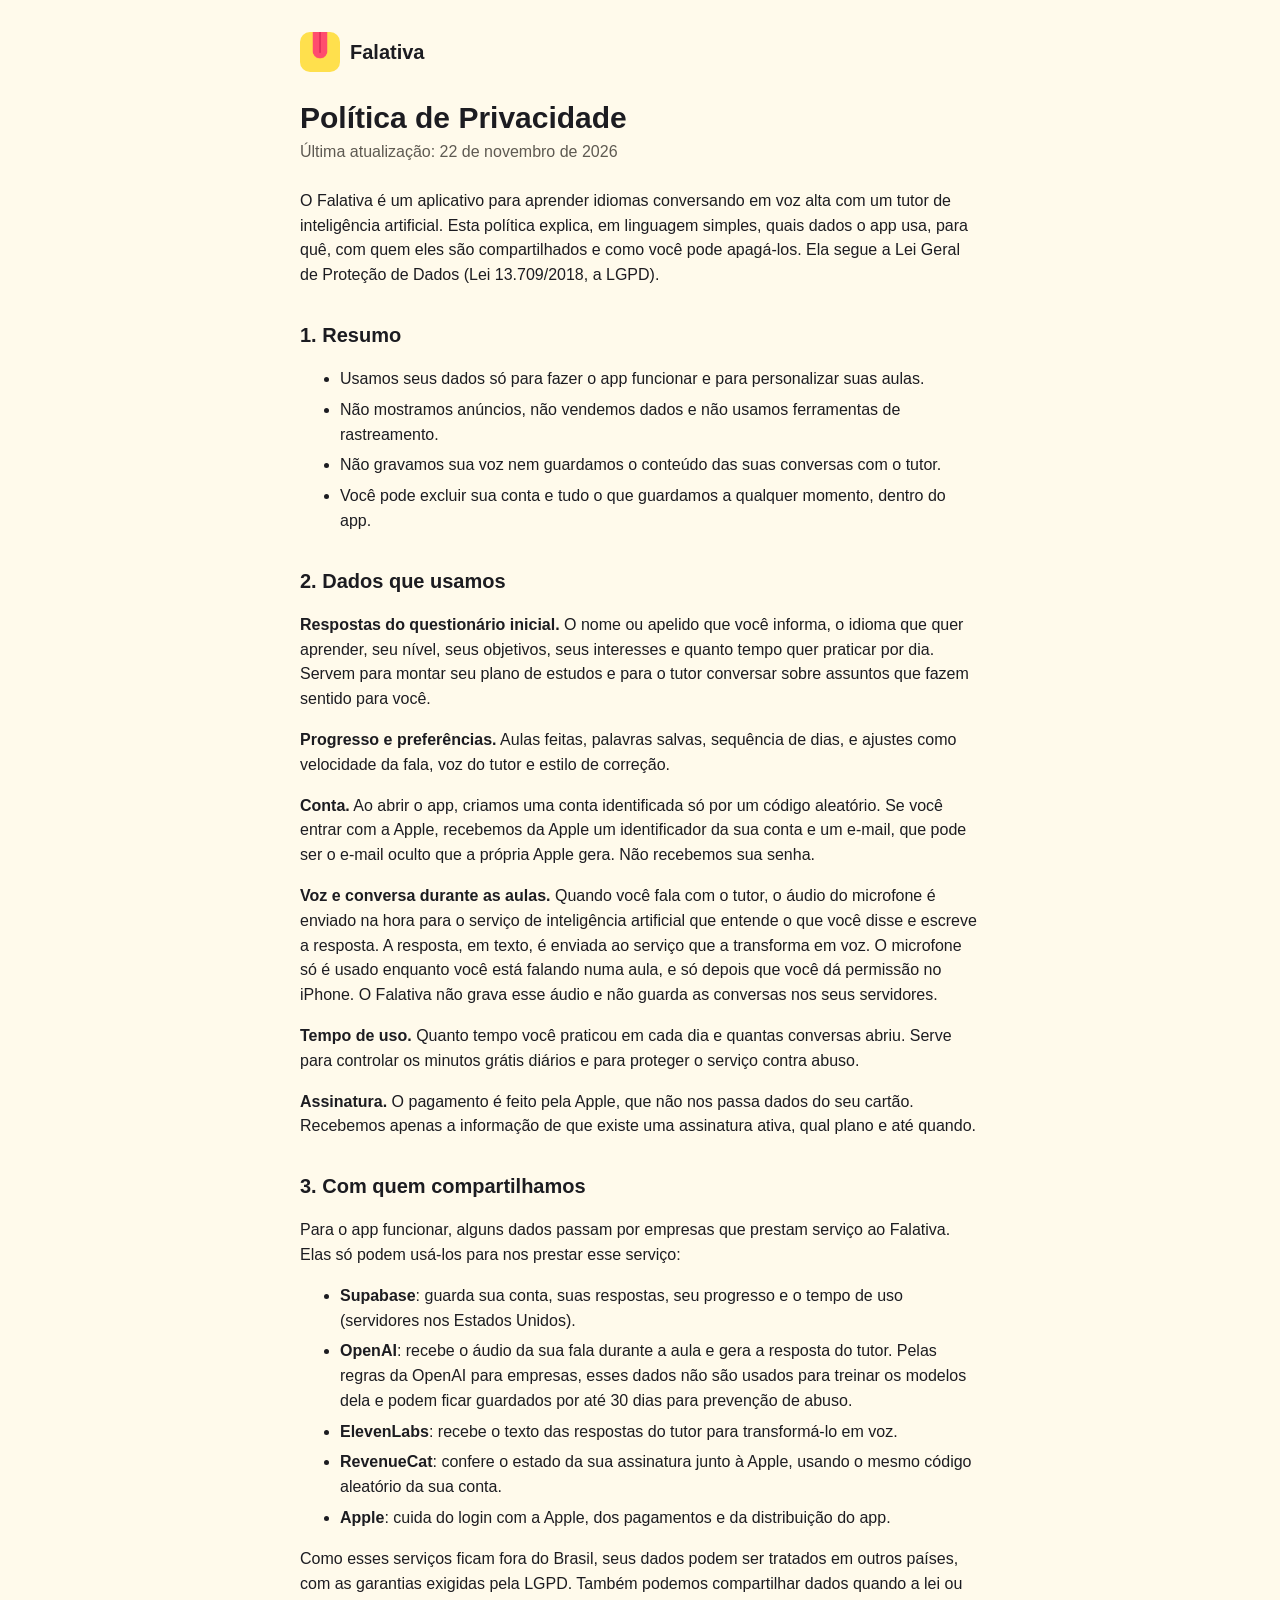
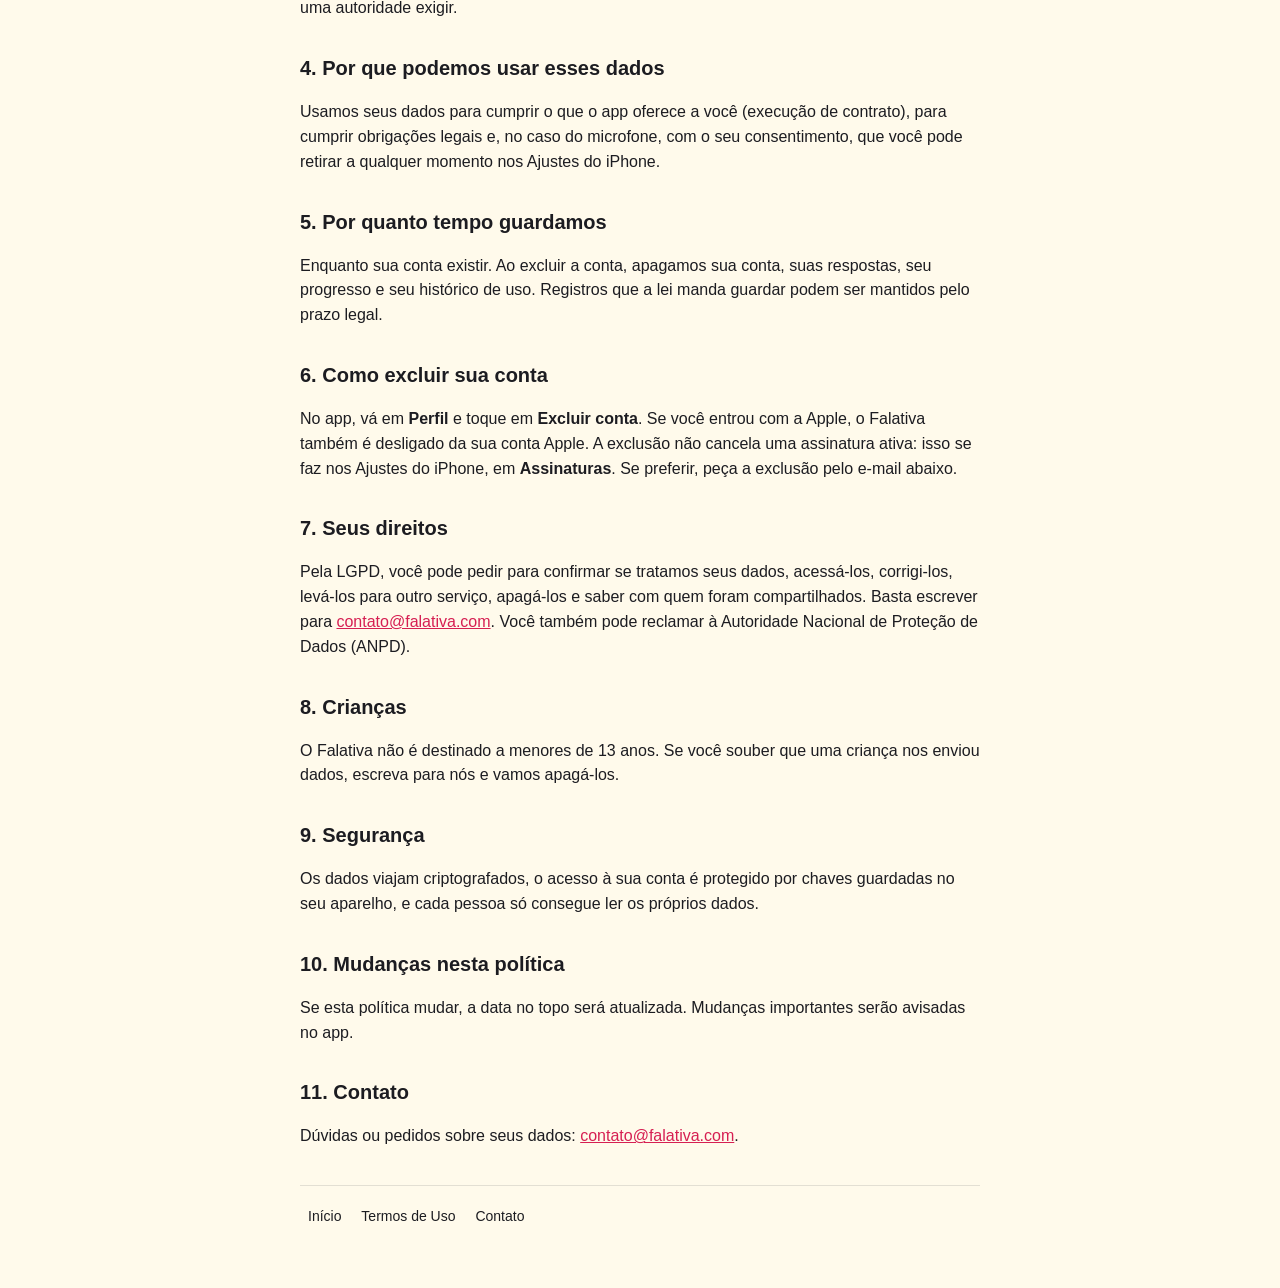
==== privacidade.html @ 9710fb59 "Add files via upload" ====
<!DOCTYPE html>
<html lang="pt-BR">
<head>
  <meta charset="UTF-8">
  <meta name="viewport" content="width=device-width, initial-scale=1.0">
  <title>Política de Privacidade — Falativa</title>
  <link rel="icon" href="/icone.png">
  <link rel="stylesheet" href="/estilo.css">
</head>
<body>
<div class="texto">
  <a class="topo" href="/"><img src="/icone.png" alt="">Falativa</a>

  <h1>Política de Privacidade</h1>
  <p class="data">Última atualização: 22 de novembro de 2026</p>

  <p>O Falativa é um aplicativo para aprender idiomas conversando em voz alta com um tutor de inteligência artificial. Esta política explica, em linguagem simples, quais dados o app usa, para quê, com quem eles são compartilhados e como você pode apagá-los. Ela segue a Lei Geral de Proteção de Dados (Lei 13.709/2018, a LGPD).</p>

  <h2>1. Resumo</h2>
  <ul>
    <li>Usamos seus dados só para fazer o app funcionar e para personalizar suas aulas.</li>
    <li>Não mostramos anúncios, não vendemos dados e não usamos ferramentas de rastreamento.</li>
    <li>Não gravamos sua voz nem guardamos o conteúdo das suas conversas com o tutor.</li>
    <li>Você pode excluir sua conta e tudo o que guardamos a qualquer momento, dentro do app.</li>
  </ul>

  <h2>2. Dados que usamos</h2>
  <p><strong>Respostas do questionário inicial.</strong> O nome ou apelido que você informa, o idioma que quer aprender, seu nível, seus objetivos, seus interesses e quanto tempo quer praticar por dia. Servem para montar seu plano de estudos e para o tutor conversar sobre assuntos que fazem sentido para você.</p>
  <p><strong>Progresso e preferências.</strong> Aulas feitas, palavras salvas, sequência de dias, e ajustes como velocidade da fala, voz do tutor e estilo de correção.</p>
  <p><strong>Conta.</strong> Ao abrir o app, criamos uma conta identificada só por um código aleatório. Se você entrar com a Apple, recebemos da Apple um identificador da sua conta e um e-mail, que pode ser o e-mail oculto que a própria Apple gera. Não recebemos sua senha.</p>
  <p><strong>Voz e conversa durante as aulas.</strong> Quando você fala com o tutor, o áudio do microfone é enviado na hora para o serviço de inteligência artificial que entende o que você disse e escreve a resposta. A resposta, em texto, é enviada ao serviço que a transforma em voz. O microfone só é usado enquanto você está falando numa aula, e só depois que você dá permissão no iPhone. O Falativa não grava esse áudio e não guarda as conversas nos seus servidores.</p>
  <p><strong>Tempo de uso.</strong> Quanto tempo você praticou em cada dia e quantas conversas abriu. Serve para controlar os minutos grátis diários e para proteger o serviço contra abuso.</p>
  <p><strong>Assinatura.</strong> O pagamento é feito pela Apple, que não nos passa dados do seu cartão. Recebemos apenas a informação de que existe uma assinatura ativa, qual plano e até quando.</p>

  <h2>3. Com quem compartilhamos</h2>
  <p>Para o app funcionar, alguns dados passam por empresas que prestam serviço ao Falativa. Elas só podem usá-los para nos prestar esse serviço:</p>
  <ul>
    <li><strong>Supabase</strong>: guarda sua conta, suas respostas, seu progresso e o tempo de uso (servidores nos Estados Unidos).</li>
    <li><strong>OpenAI</strong>: recebe o áudio da sua fala durante a aula e gera a resposta do tutor. Pelas regras da OpenAI para empresas, esses dados não são usados para treinar os modelos dela e podem ficar guardados por até 30 dias para prevenção de abuso.</li>
    <li><strong>ElevenLabs</strong>: recebe o texto das respostas do tutor para transformá-lo em voz.</li>
    <li><strong>RevenueCat</strong>: confere o estado da sua assinatura junto à Apple, usando o mesmo código aleatório da sua conta.</li>
    <li><strong>Apple</strong>: cuida do login com a Apple, dos pagamentos e da distribuição do app.</li>
  </ul>
  <p>Como esses serviços ficam fora do Brasil, seus dados podem ser tratados em outros países, com as garantias exigidas pela LGPD. Também podemos compartilhar dados quando a lei ou uma autoridade exigir.</p>

  <h2>4. Por que podemos usar esses dados</h2>
  <p>Usamos seus dados para cumprir o que o app oferece a você (execução de contrato), para cumprir obrigações legais e, no caso do microfone, com o seu consentimento, que você pode retirar a qualquer momento nos Ajustes do iPhone.</p>

  <h2>5. Por quanto tempo guardamos</h2>
  <p>Enquanto sua conta existir. Ao excluir a conta, apagamos sua conta, suas respostas, seu progresso e seu histórico de uso. Registros que a lei manda guardar podem ser mantidos pelo prazo legal.</p>

  <h2>6. Como excluir sua conta</h2>
  <p>No app, vá em <strong>Perfil</strong> e toque em <strong>Excluir conta</strong>. Se você entrou com a Apple, o Falativa também é desligado da sua conta Apple. A exclusão não cancela uma assinatura ativa: isso se faz nos Ajustes do iPhone, em <strong>Assinaturas</strong>. Se preferir, peça a exclusão pelo e-mail abaixo.</p>

  <h2>7. Seus direitos</h2>
  <p>Pela LGPD, você pode pedir para confirmar se tratamos seus dados, acessá-los, corrigi-los, levá-los para outro serviço, apagá-los e saber com quem foram compartilhados. Basta escrever para <a href="mailto:contato@falativa.com">contato@falativa.com</a>. Você também pode reclamar à Autoridade Nacional de Proteção de Dados (ANPD).</p>

  <h2>8. Crianças</h2>
  <p>O Falativa não é destinado a menores de 13 anos. Se você souber que uma criança nos enviou dados, escreva para nós e vamos apagá-los.</p>

  <h2>9. Segurança</h2>
  <p>Os dados viajam criptografados, o acesso à sua conta é protegido por chaves guardadas no seu aparelho, e cada pessoa só consegue ler os próprios dados.</p>

  <h2>10. Mudanças nesta política</h2>
  <p>Se esta política mudar, a data no topo será atualizada. Mudanças importantes serão avisadas no app.</p>

  <h2>11. Contato</h2>
  <p>Dúvidas ou pedidos sobre seus dados: <a href="mailto:contato@falativa.com">contato@falativa.com</a>.</p>

  <nav class="rodape">
    <a href="/">Início</a>
    <a href="/termos">Termos de Uso</a>
    <a href="/contato">Contato</a>
  </nav>
</div>
</body>
</html>
---- estilo.css ----
/* Falativa: as cores saem do ícone do app (amarelo, rosa da língua, preto). */
:root {
  --sol: #FFE04D;
  --pagina: #FFFAEB;
  --tinta: #1C1C21;
  --suave: #5E5A52;
  --rosa: #D61F52;
}

* { box-sizing: border-box; }

body {
  margin: 0;
  font-family: ui-rounded, -apple-system, BlinkMacSystemFont, "SF Pro Rounded", "Segoe UI", Roboto, sans-serif;
  color: var(--tinta);
  background: var(--pagina);
  line-height: 1.55;
}

a { color: var(--rosa); }

/* Página inicial: tudo no centro, sobre o amarelo. */
.inicio {
  min-height: 100vh;
  min-height: 100dvh;
  background: var(--sol);
  display: flex;
  flex-direction: column;
  align-items: center;
  justify-content: center;
  text-align: center;
  padding: 48px 20px 28px;
}

.inicio main { flex: 1; display: flex; flex-direction: column; align-items: center; justify-content: center; }

.icone {
  width: 112px;
  height: 112px;
  border-radius: 26px;
  box-shadow: 0 10px 30px rgba(28, 28, 33, 0.18);
  margin-bottom: 22px;
}

.inicio h1 {
  margin: 0;
  font-size: 40px;
  font-weight: 900;
  letter-spacing: -0.5px;
}

.frase {
  margin: 8px 0 30px;
  font-size: 19px;
  max-width: 340px;
}

.loja img { width: 180px; height: 60px; display: block; }

.dica {
  margin: 26px 0 0;
  font-size: 14px;
  color: var(--suave);
  max-width: 320px;
}

.rodape {
  font-size: 14px;
  margin-top: 36px;
}

.rodape a { color: var(--tinta); text-decoration: none; margin: 0 8px; }
.rodape a:hover { text-decoration: underline; }

/* Páginas de texto: privacidade, termos, contato. */
.texto {
  max-width: 720px;
  margin: 0 auto;
  padding: 32px 20px 60px;
}

.texto .topo {
  display: flex;
  align-items: center;
  gap: 10px;
  text-decoration: none;
  color: var(--tinta);
  font-weight: 800;
  font-size: 20px;
  margin-bottom: 28px;
}

.texto .topo img { width: 40px; height: 40px; border-radius: 10px; }

.texto h1 { font-size: 30px; font-weight: 900; margin: 0 0 4px; line-height: 1.2; }
.texto h2 { font-size: 20px; font-weight: 800; margin: 32px 0 8px; }
.texto .data { color: var(--suave); margin: 0 0 24px; }
.texto li { margin-bottom: 6px; }
.texto .rodape { border-top: 1px solid rgba(28, 28, 33, 0.12); padding-top: 20px; }
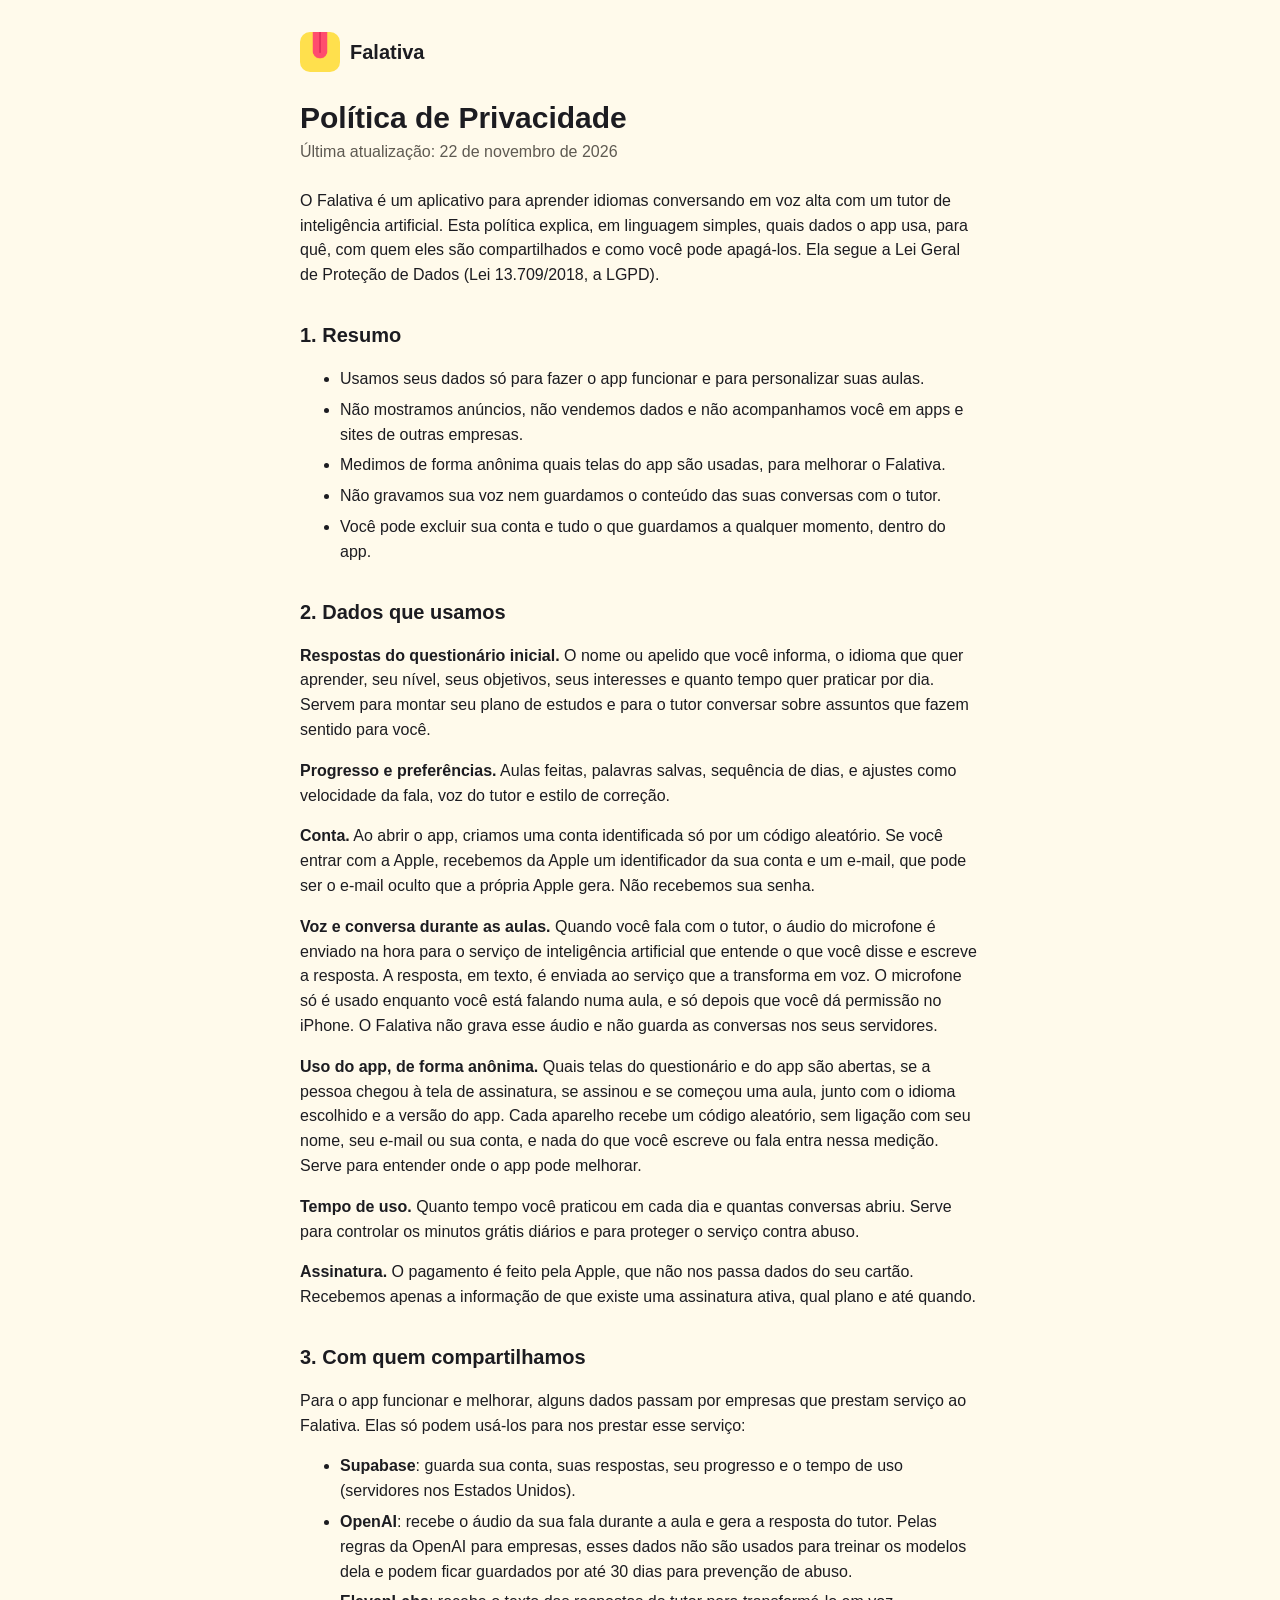
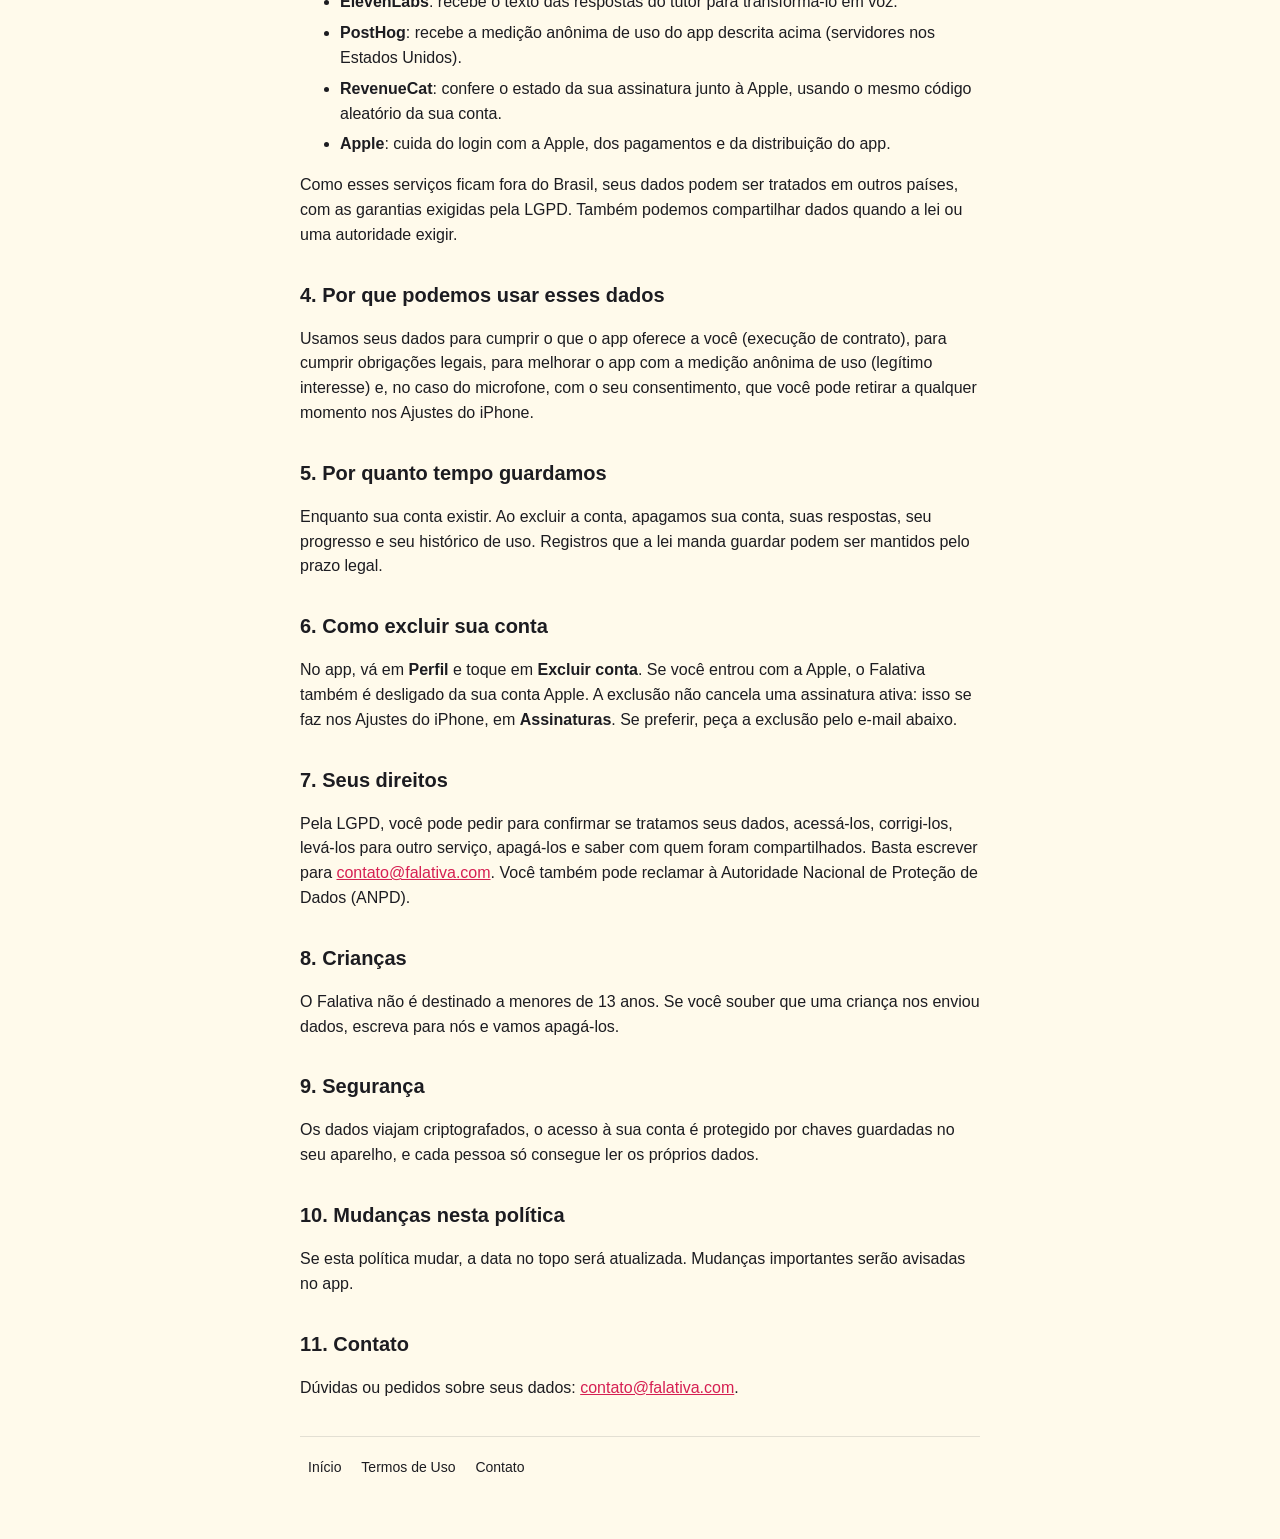
==== commit acec7fc0: "Privacidade: medição anônima de uso (PostHog)" ====
--- a/privacidade.html
+++ b/privacidade.html
@@ -19,7 +19,8 @@
   <h2>1. Resumo</h2>
   <ul>
     <li>Usamos seus dados só para fazer o app funcionar e para personalizar suas aulas.</li>
-    <li>Não mostramos anúncios, não vendemos dados e não usamos ferramentas de rastreamento.</li>
+    <li>Não mostramos anúncios, não vendemos dados e não acompanhamos você em apps e sites de outras empresas.</li>
+    <li>Medimos de forma anônima quais telas do app são usadas, para melhorar o Falativa.</li>
     <li>Não gravamos sua voz nem guardamos o conteúdo das suas conversas com o tutor.</li>
     <li>Você pode excluir sua conta e tudo o que guardamos a qualquer momento, dentro do app.</li>
   </ul>
@@ -29,22 +30,24 @@
   <p><strong>Progresso e preferências.</strong> Aulas feitas, palavras salvas, sequência de dias, e ajustes como velocidade da fala, voz do tutor e estilo de correção.</p>
   <p><strong>Conta.</strong> Ao abrir o app, criamos uma conta identificada só por um código aleatório. Se você entrar com a Apple, recebemos da Apple um identificador da sua conta e um e-mail, que pode ser o e-mail oculto que a própria Apple gera. Não recebemos sua senha.</p>
   <p><strong>Voz e conversa durante as aulas.</strong> Quando você fala com o tutor, o áudio do microfone é enviado na hora para o serviço de inteligência artificial que entende o que você disse e escreve a resposta. A resposta, em texto, é enviada ao serviço que a transforma em voz. O microfone só é usado enquanto você está falando numa aula, e só depois que você dá permissão no iPhone. O Falativa não grava esse áudio e não guarda as conversas nos seus servidores.</p>
+  <p><strong>Uso do app, de forma anônima.</strong> Quais telas do questionário e do app são abertas, se a pessoa chegou à tela de assinatura, se assinou e se começou uma aula, junto com o idioma escolhido e a versão do app. Cada aparelho recebe um código aleatório, sem ligação com seu nome, seu e-mail ou sua conta, e nada do que você escreve ou fala entra nessa medição. Serve para entender onde o app pode melhorar.</p>
   <p><strong>Tempo de uso.</strong> Quanto tempo você praticou em cada dia e quantas conversas abriu. Serve para controlar os minutos grátis diários e para proteger o serviço contra abuso.</p>
   <p><strong>Assinatura.</strong> O pagamento é feito pela Apple, que não nos passa dados do seu cartão. Recebemos apenas a informação de que existe uma assinatura ativa, qual plano e até quando.</p>
 
   <h2>3. Com quem compartilhamos</h2>
-  <p>Para o app funcionar, alguns dados passam por empresas que prestam serviço ao Falativa. Elas só podem usá-los para nos prestar esse serviço:</p>
+  <p>Para o app funcionar e melhorar, alguns dados passam por empresas que prestam serviço ao Falativa. Elas só podem usá-los para nos prestar esse serviço:</p>
   <ul>
     <li><strong>Supabase</strong>: guarda sua conta, suas respostas, seu progresso e o tempo de uso (servidores nos Estados Unidos).</li>
     <li><strong>OpenAI</strong>: recebe o áudio da sua fala durante a aula e gera a resposta do tutor. Pelas regras da OpenAI para empresas, esses dados não são usados para treinar os modelos dela e podem ficar guardados por até 30 dias para prevenção de abuso.</li>
     <li><strong>ElevenLabs</strong>: recebe o texto das respostas do tutor para transformá-lo em voz.</li>
+    <li><strong>PostHog</strong>: recebe a medição anônima de uso do app descrita acima (servidores nos Estados Unidos).</li>
     <li><strong>RevenueCat</strong>: confere o estado da sua assinatura junto à Apple, usando o mesmo código aleatório da sua conta.</li>
     <li><strong>Apple</strong>: cuida do login com a Apple, dos pagamentos e da distribuição do app.</li>
   </ul>
   <p>Como esses serviços ficam fora do Brasil, seus dados podem ser tratados em outros países, com as garantias exigidas pela LGPD. Também podemos compartilhar dados quando a lei ou uma autoridade exigir.</p>
 
   <h2>4. Por que podemos usar esses dados</h2>
-  <p>Usamos seus dados para cumprir o que o app oferece a você (execução de contrato), para cumprir obrigações legais e, no caso do microfone, com o seu consentimento, que você pode retirar a qualquer momento nos Ajustes do iPhone.</p>
+  <p>Usamos seus dados para cumprir o que o app oferece a você (execução de contrato), para cumprir obrigações legais, para melhorar o app com a medição anônima de uso (legítimo interesse) e, no caso do microfone, com o seu consentimento, que você pode retirar a qualquer momento nos Ajustes do iPhone.</p>
 
   <h2>5. Por quanto tempo guardamos</h2>
   <p>Enquanto sua conta existir. Ao excluir a conta, apagamos sua conta, suas respostas, seu progresso e seu histórico de uso. Registros que a lei manda guardar podem ser mantidos pelo prazo legal.</p>
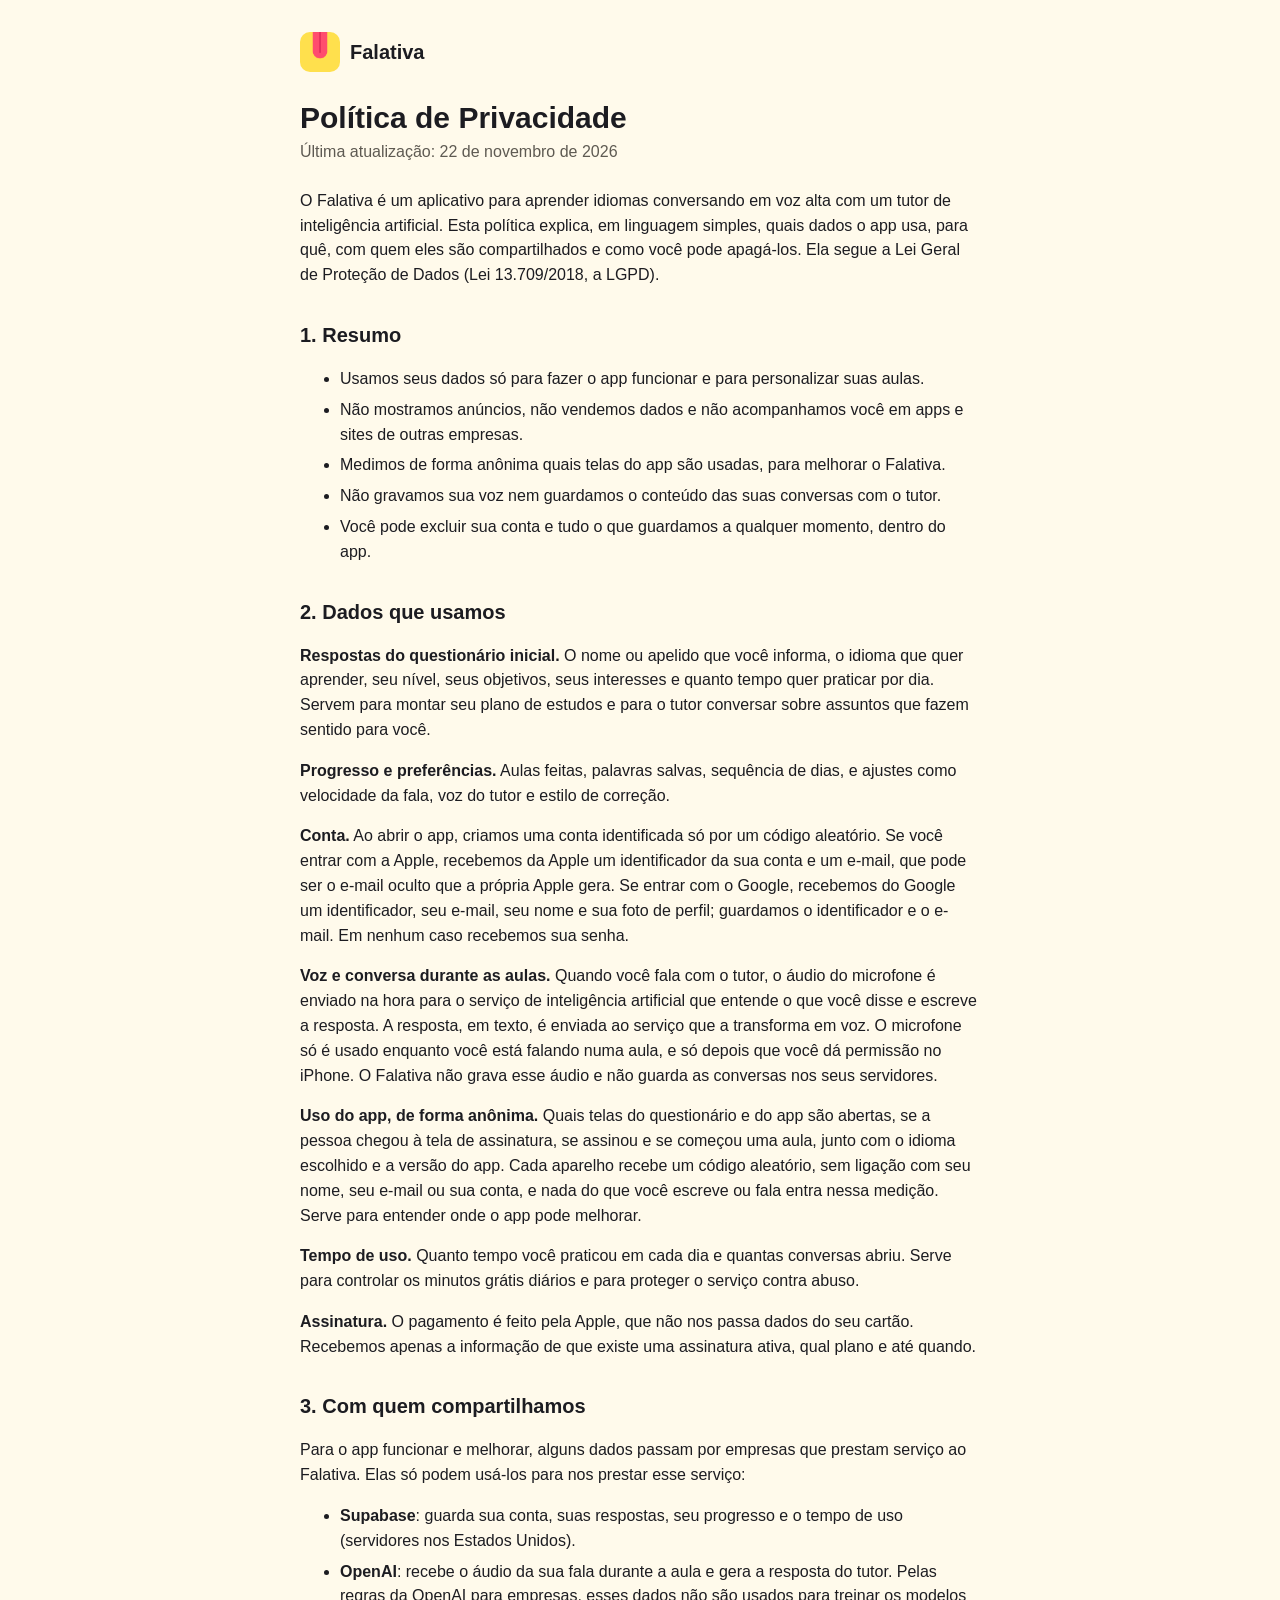
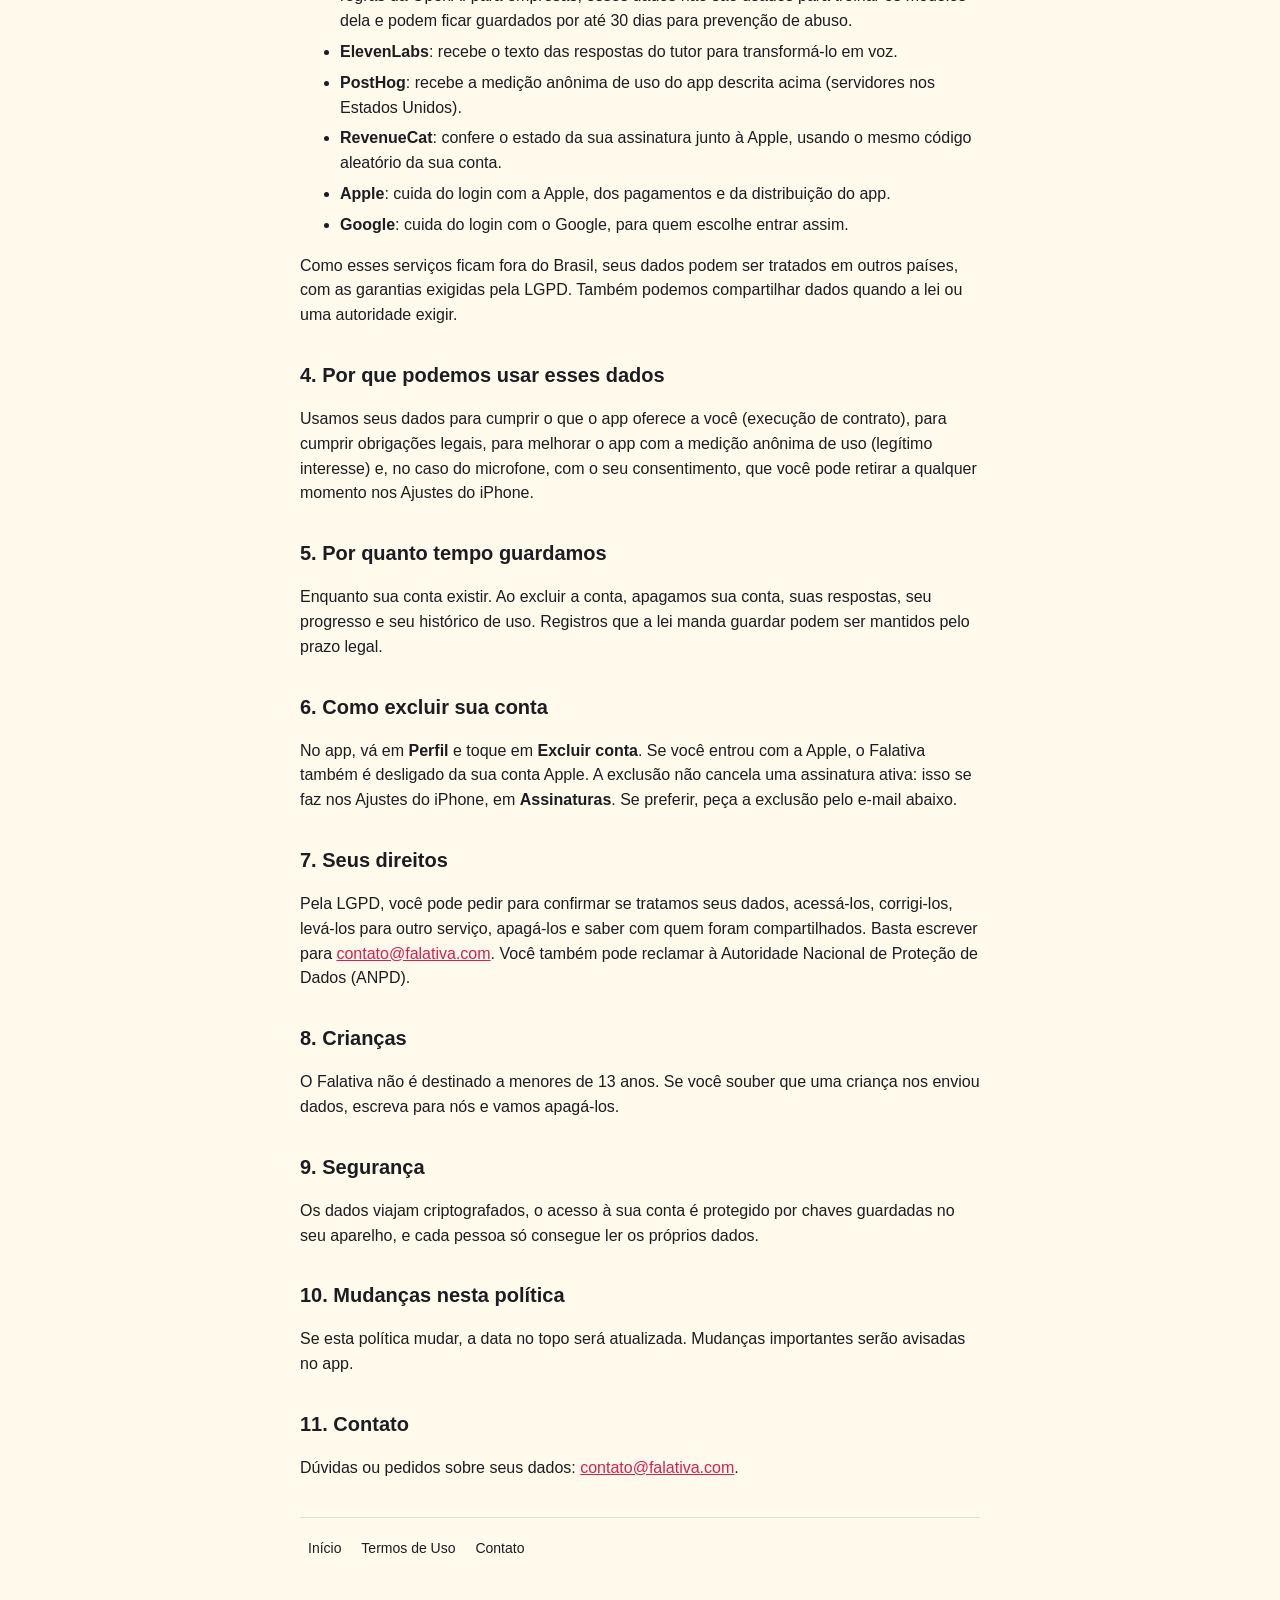
==== commit a5235184: "Privacidade e termos: login com o Google" ====
--- a/privacidade.html
+++ b/privacidade.html
@@ -28,7 +28,7 @@
   <h2>2. Dados que usamos</h2>
   <p><strong>Respostas do questionário inicial.</strong> O nome ou apelido que você informa, o idioma que quer aprender, seu nível, seus objetivos, seus interesses e quanto tempo quer praticar por dia. Servem para montar seu plano de estudos e para o tutor conversar sobre assuntos que fazem sentido para você.</p>
   <p><strong>Progresso e preferências.</strong> Aulas feitas, palavras salvas, sequência de dias, e ajustes como velocidade da fala, voz do tutor e estilo de correção.</p>
-  <p><strong>Conta.</strong> Ao abrir o app, criamos uma conta identificada só por um código aleatório. Se você entrar com a Apple, recebemos da Apple um identificador da sua conta e um e-mail, que pode ser o e-mail oculto que a própria Apple gera. Não recebemos sua senha.</p>
+  <p><strong>Conta.</strong> Ao abrir o app, criamos uma conta identificada só por um código aleatório. Se você entrar com a Apple, recebemos da Apple um identificador da sua conta e um e-mail, que pode ser o e-mail oculto que a própria Apple gera. Se entrar com o Google, recebemos do Google um identificador, seu e-mail, seu nome e sua foto de perfil; guardamos o identificador e o e-mail. Em nenhum caso recebemos sua senha.</p>
   <p><strong>Voz e conversa durante as aulas.</strong> Quando você fala com o tutor, o áudio do microfone é enviado na hora para o serviço de inteligência artificial que entende o que você disse e escreve a resposta. A resposta, em texto, é enviada ao serviço que a transforma em voz. O microfone só é usado enquanto você está falando numa aula, e só depois que você dá permissão no iPhone. O Falativa não grava esse áudio e não guarda as conversas nos seus servidores.</p>
   <p><strong>Uso do app, de forma anônima.</strong> Quais telas do questionário e do app são abertas, se a pessoa chegou à tela de assinatura, se assinou e se começou uma aula, junto com o idioma escolhido e a versão do app. Cada aparelho recebe um código aleatório, sem ligação com seu nome, seu e-mail ou sua conta, e nada do que você escreve ou fala entra nessa medição. Serve para entender onde o app pode melhorar.</p>
   <p><strong>Tempo de uso.</strong> Quanto tempo você praticou em cada dia e quantas conversas abriu. Serve para controlar os minutos grátis diários e para proteger o serviço contra abuso.</p>
@@ -43,6 +43,7 @@
     <li><strong>PostHog</strong>: recebe a medição anônima de uso do app descrita acima (servidores nos Estados Unidos).</li>
     <li><strong>RevenueCat</strong>: confere o estado da sua assinatura junto à Apple, usando o mesmo código aleatório da sua conta.</li>
     <li><strong>Apple</strong>: cuida do login com a Apple, dos pagamentos e da distribuição do app.</li>
+    <li><strong>Google</strong>: cuida do login com o Google, para quem escolhe entrar assim.</li>
   </ul>
   <p>Como esses serviços ficam fora do Brasil, seus dados podem ser tratados em outros países, com as garantias exigidas pela LGPD. Também podemos compartilhar dados quando a lei ou uma autoridade exigir.</p>
 
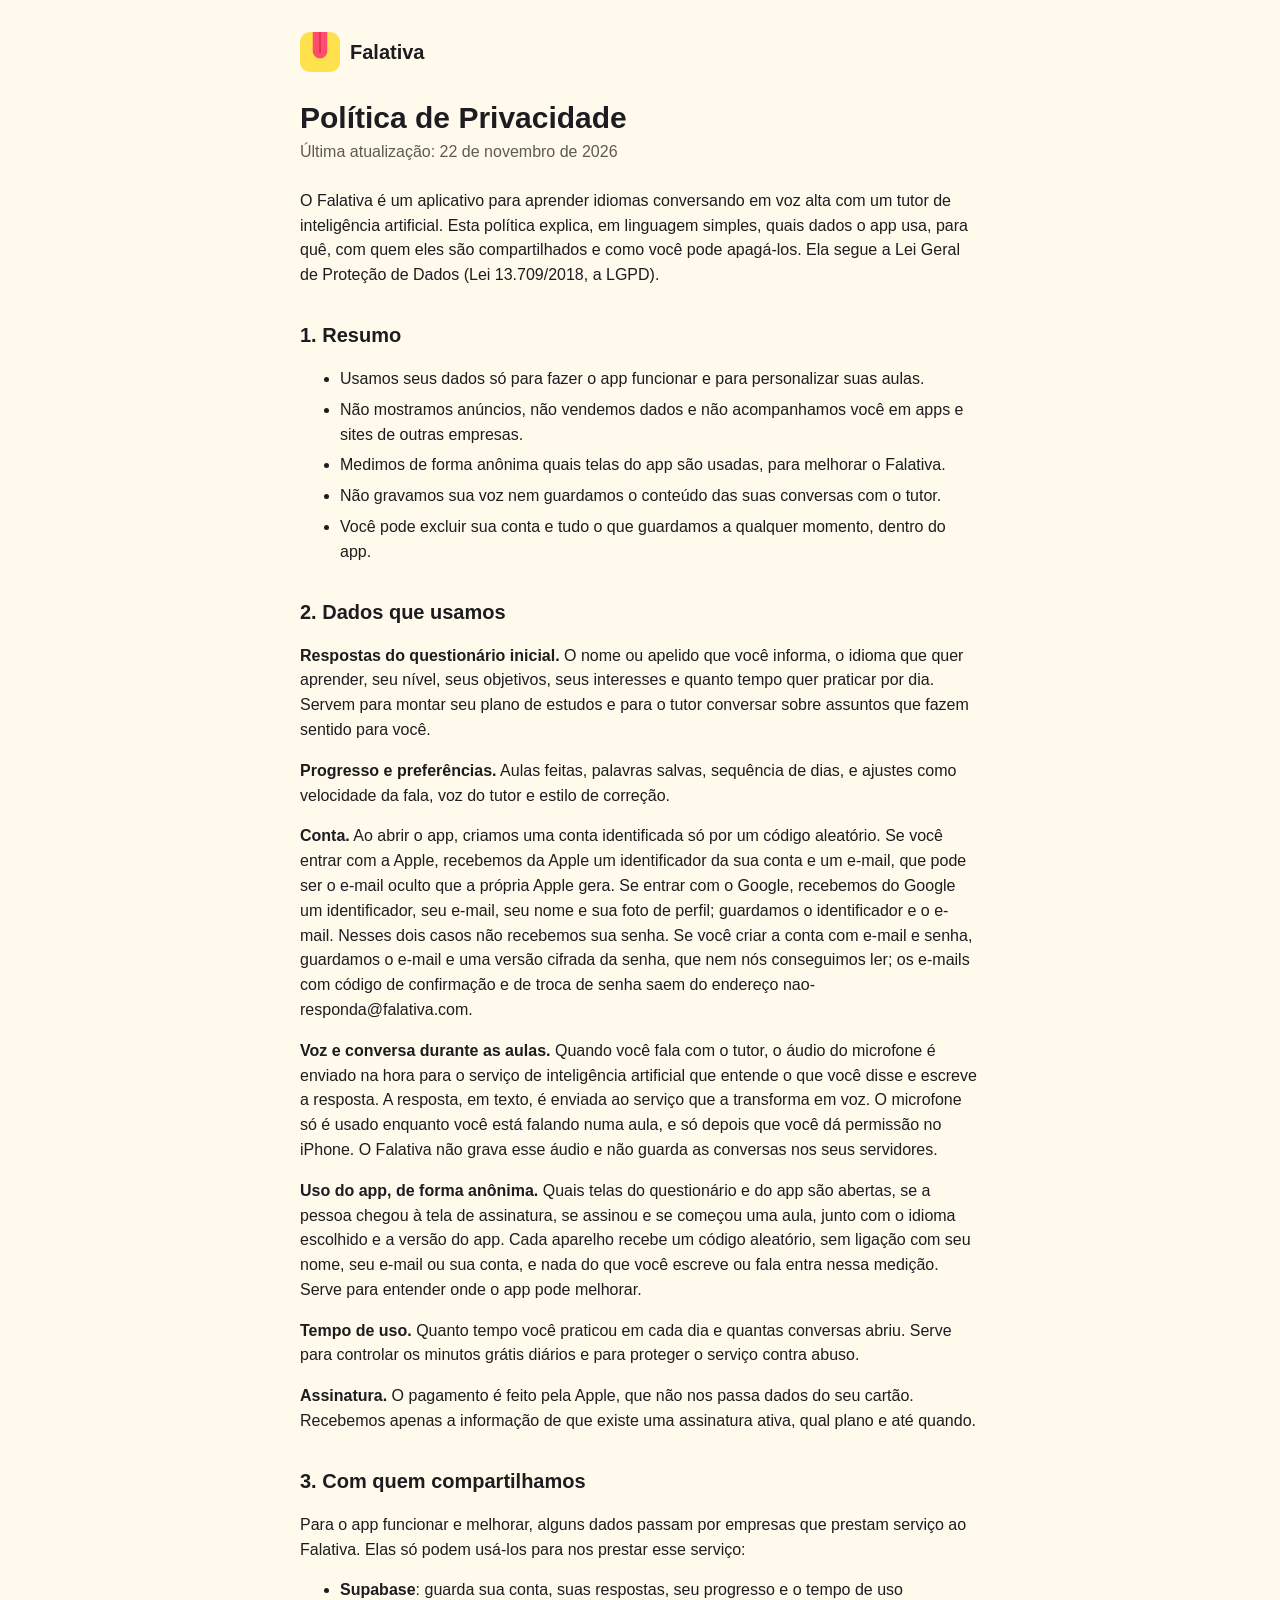
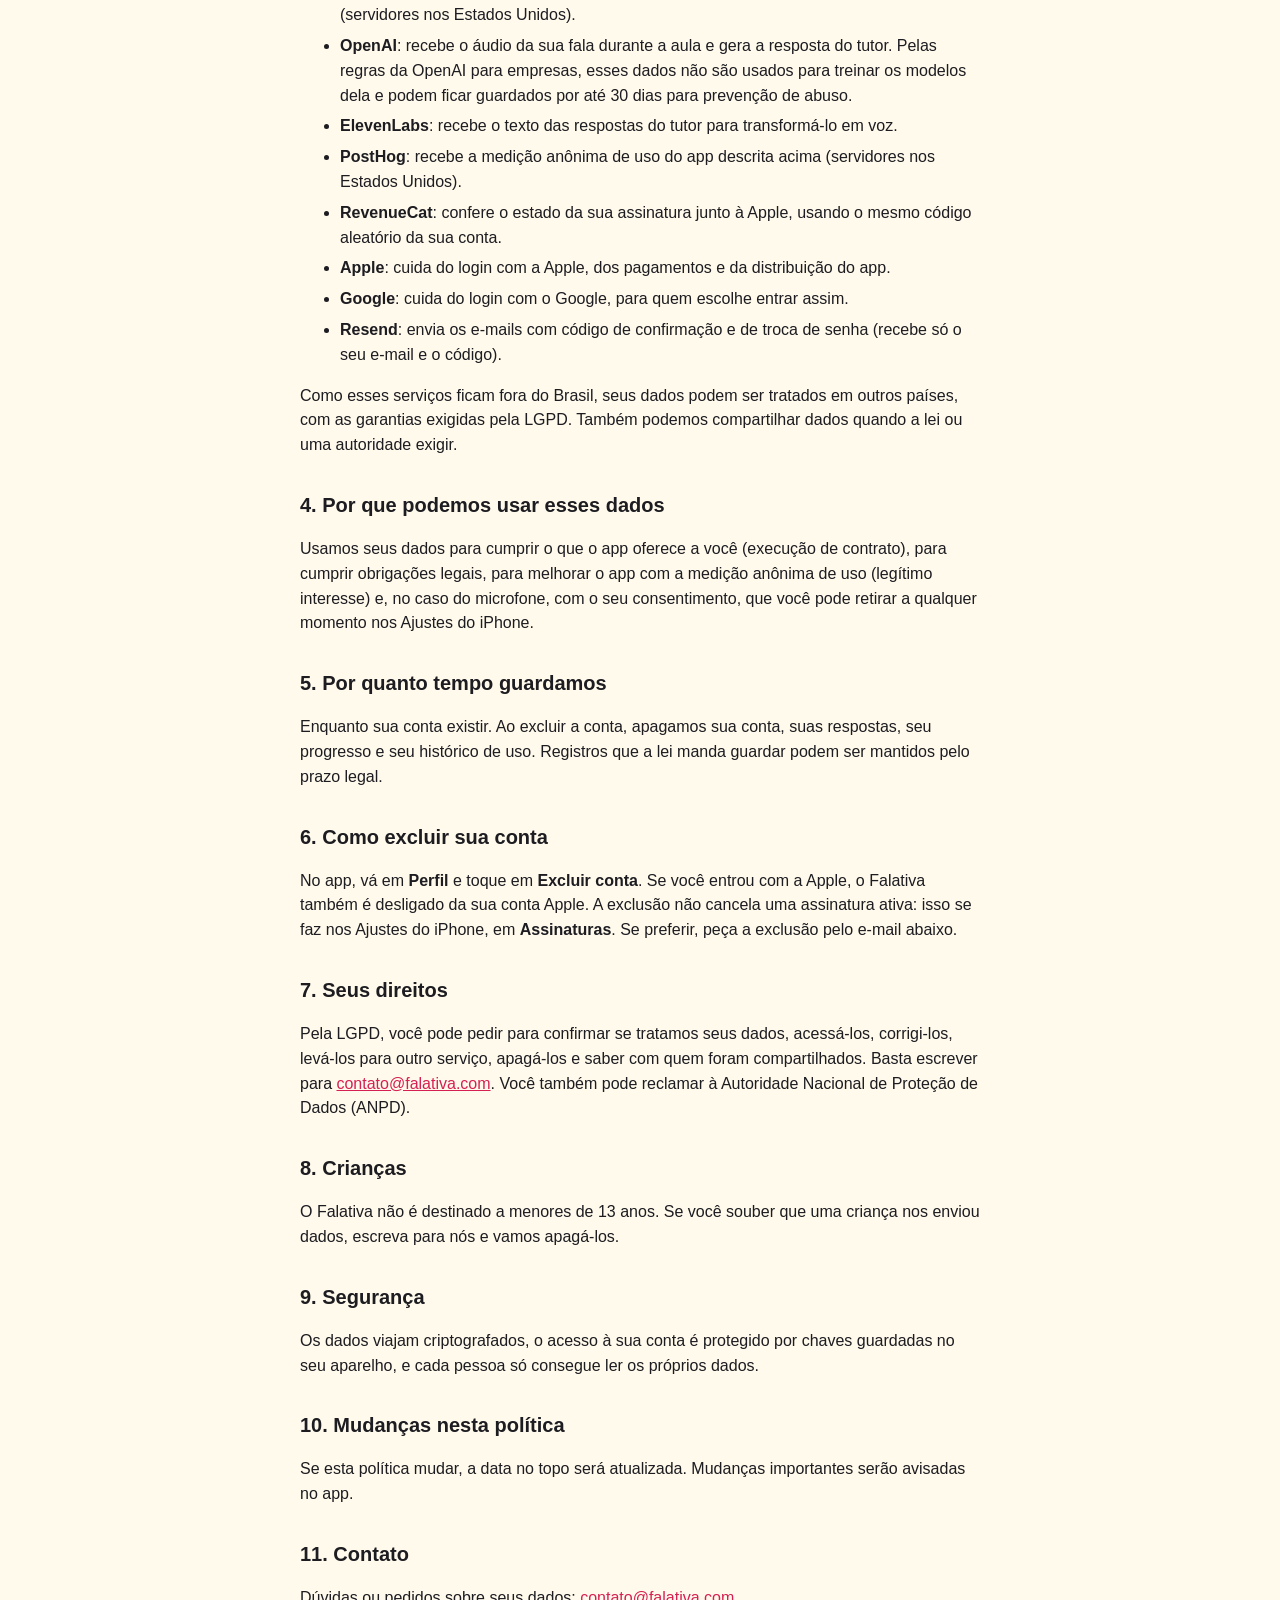
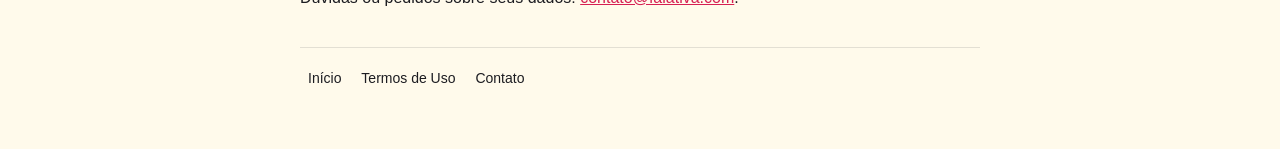
==== commit ee3258e8: "Privacidade e termos: login com e-mail" ====
--- a/privacidade.html
+++ b/privacidade.html
@@ -28,7 +28,7 @@
   <h2>2. Dados que usamos</h2>
   <p><strong>Respostas do questionário inicial.</strong> O nome ou apelido que você informa, o idioma que quer aprender, seu nível, seus objetivos, seus interesses e quanto tempo quer praticar por dia. Servem para montar seu plano de estudos e para o tutor conversar sobre assuntos que fazem sentido para você.</p>
   <p><strong>Progresso e preferências.</strong> Aulas feitas, palavras salvas, sequência de dias, e ajustes como velocidade da fala, voz do tutor e estilo de correção.</p>
-  <p><strong>Conta.</strong> Ao abrir o app, criamos uma conta identificada só por um código aleatório. Se você entrar com a Apple, recebemos da Apple um identificador da sua conta e um e-mail, que pode ser o e-mail oculto que a própria Apple gera. Se entrar com o Google, recebemos do Google um identificador, seu e-mail, seu nome e sua foto de perfil; guardamos o identificador e o e-mail. Em nenhum caso recebemos sua senha.</p>
+  <p><strong>Conta.</strong> Ao abrir o app, criamos uma conta identificada só por um código aleatório. Se você entrar com a Apple, recebemos da Apple um identificador da sua conta e um e-mail, que pode ser o e-mail oculto que a própria Apple gera. Se entrar com o Google, recebemos do Google um identificador, seu e-mail, seu nome e sua foto de perfil; guardamos o identificador e o e-mail. Nesses dois casos não recebemos sua senha. Se você criar a conta com e-mail e senha, guardamos o e-mail e uma versão cifrada da senha, que nem nós conseguimos ler; os e-mails com código de confirmação e de troca de senha saem do endereço nao-responda@falativa.com.</p>
   <p><strong>Voz e conversa durante as aulas.</strong> Quando você fala com o tutor, o áudio do microfone é enviado na hora para o serviço de inteligência artificial que entende o que você disse e escreve a resposta. A resposta, em texto, é enviada ao serviço que a transforma em voz. O microfone só é usado enquanto você está falando numa aula, e só depois que você dá permissão no iPhone. O Falativa não grava esse áudio e não guarda as conversas nos seus servidores.</p>
   <p><strong>Uso do app, de forma anônima.</strong> Quais telas do questionário e do app são abertas, se a pessoa chegou à tela de assinatura, se assinou e se começou uma aula, junto com o idioma escolhido e a versão do app. Cada aparelho recebe um código aleatório, sem ligação com seu nome, seu e-mail ou sua conta, e nada do que você escreve ou fala entra nessa medição. Serve para entender onde o app pode melhorar.</p>
   <p><strong>Tempo de uso.</strong> Quanto tempo você praticou em cada dia e quantas conversas abriu. Serve para controlar os minutos grátis diários e para proteger o serviço contra abuso.</p>
@@ -44,6 +44,7 @@
     <li><strong>RevenueCat</strong>: confere o estado da sua assinatura junto à Apple, usando o mesmo código aleatório da sua conta.</li>
     <li><strong>Apple</strong>: cuida do login com a Apple, dos pagamentos e da distribuição do app.</li>
     <li><strong>Google</strong>: cuida do login com o Google, para quem escolhe entrar assim.</li>
+    <li><strong>Resend</strong>: envia os e-mails com código de confirmação e de troca de senha (recebe só o seu e-mail e o código).</li>
   </ul>
   <p>Como esses serviços ficam fora do Brasil, seus dados podem ser tratados em outros países, com as garantias exigidas pela LGPD. Também podemos compartilhar dados quando a lei ou uma autoridade exigir.</p>
 
